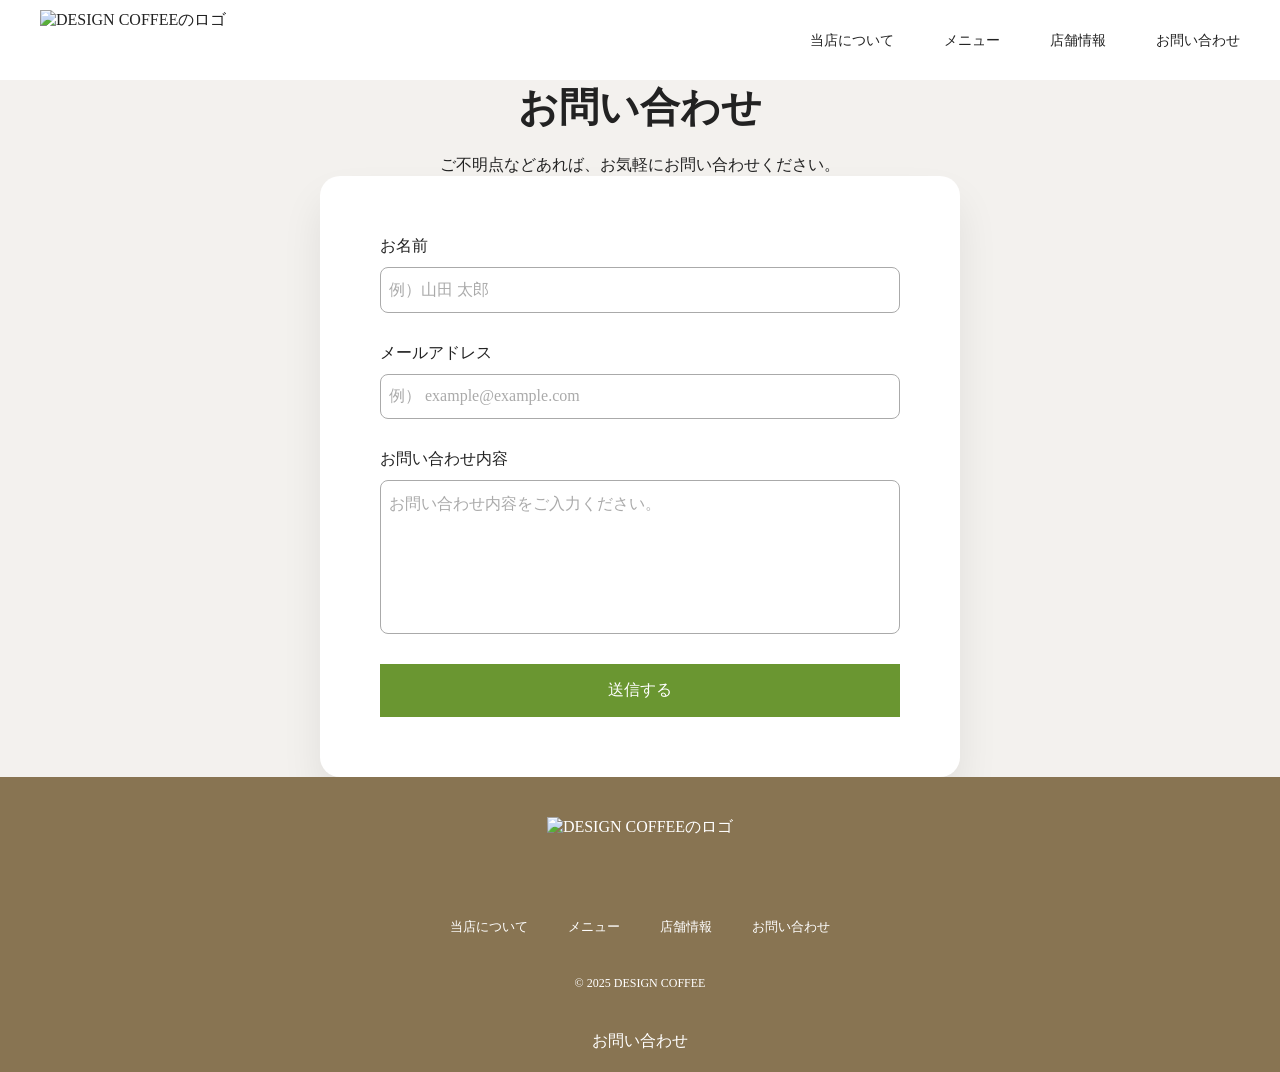
==== contact.html @ e25a132a "Add files via upload" ====
<!DOCTYPE html>
<html lang="ja">

<head>
	<meta charset="UTF-8">
	<meta name="viewport" content="width=device-width, initial-scale=1.0">
	<title>Document</title>
	<link rel="stylesheet" href="style.css">
	<link rel="stylesheet" href="reset.css">
	<link rel="stylesheet" href="./contact.css">
</head>

<body>
	<header>
		<h1>
			<a href="index1.html" class="logo">
				<img src="./logo.svg" alt="DESIGN COFFEEのロゴ">
			</a>
		</h1>
		<nav>
			<ul>
				<li><a href="index.html#about">当店について</a></li>
				<li><a href="index.html#menu">メニュー</a></li>
				<li><a href="index.html#shop">店舗情報</a></li>
				<li><a href="index.html#contact">お問い合わせ</a></li>
			</ul>
		</nav>
	</header>
<main>
	<main class="lower-main">
		<div class="lower-heading-group">
			<h2>お問い合わせ</h2>
			<p>ご不明点などあれば、お気軽にお問い合わせください。</p>
		</div>
		<form class="form-box" action="https://api.staticforms.xyz/submit" method="post">
	<input type="hidden" name="accessKey" value="sf_72eaf59fbf68875d3f98c54a">
	<input type="hidden" name="redirectTo" value="https://www.sus.ac.jp/">
	<div class="form-item">
		<label>お名前</label>
		<input type="text" name="name" placeholder="例）山田 太郎">
	</div>
	<div class="form-item">
		<label>メールアドレス</label>
		<input type="email" name="email" placeholder="例） example@example.com">
	</div>
	<div class="form-item">
		<label>お問い合わせ内容</label>
		<textarea rows="7" name="message" placeholder="お問い合わせ内容をご入力ください。"></textarea>
	</div>
	<div class="form-item">
		<button type="submit">送信する</button>
	</div>
	<input type="hidden" name="redirectTo" value="https://www.sus.ac.jp/">
	</form>
</main>	

<footer>
	<a href="index1.html" class="logo">
		<img src="down.png" alt="DESIGN COFFEEのロゴ">
	</a>
	<nav>
		<ul>
			<li>
				<a href="index1.html#about">当店について</a>
			</li>
			<li>
				<a href="index1.html#menu">メニュー</a>
			</li>
			<li>
				<a href="index1.html#shop">店舗情報</a>
			</li>
			<li>
				<a href="index1.html#contact">お問い合わせ</a>
			</li>
		</ul>
	</nav>
	<p class="copyright">&copy; 2025 DESIGN COFFEE</p>
	<a href="contact.html">お問い合わせ</a>
</footer>
</body>
</html>
---- style.css ----
.container {
	max-width: 1160px;
	margin: 0 auto;
	padding: 0 40;

}

header {
	padding: 10px 40px;
	display: flex;
	align-items: center;
	justify-content: space-between;

	.logo {
		display: block;

		img {
			display: block;
			height: 60px;
		}
	}

	nav {
		ul {
			display: flex;
			align-items: center;
			gap: 50px;
		}

		a {
			font-size: 14px;
			font-weight: 400;

			&:hover {
				color: aquamarine;
				text-decoration: underline;
			}
		}
	}
}

.hero {
	color: #fff;
	text-align: center;
	height: 640px;
	background-image: url(./hero-background.jpg);
	background-size: cover;
	display: flex;
	flex-direction: column;
	align-items: center;
	justify-content: center;
	position: relative;

	h2 {
		font-size: 48px;
		font-weight: 700;
		margin-top: 20px;
	}

	p {
		font-size: 20px;
		font-weight: 400;
		margin-top: 20px;
	}

	a {
		display: grid;
		place-items: center;
		width: 60px;
		height: 60px;
		background-color: #6A9631;
		border-radius: 50%;
		box-shadow: 0px 12px 20px rgb(0 0 0 /0.1);
		position: absolute;
		left: 50%;
		transform: translate(-50%, 50%);
		bottom: 0;

		img {
			width: 24px;
			height: 24px;
		}
	}

}

main {
	/*共通セクション*/
	.main-section {
		padding: 80px 0 100px;
		/*見出しグループ*/
		.heading-group {
			text-align: center;
			margin: 0 0 60px;

			h2 {
				color: #887452;
				font-size: 40px;
				font-weight: 700;
			}

			span {
				color: #222;
				font-size: 14px;
				font-weight: 400;
				letter-spacing: 0.08em;
				display: block;
				margin-top: 10px;
			}

			&::after {
				content: "";
				display: block;
				width: 40px;
				height: 4px;
				background-color: #6A9631;
				border-radius: 4px;
				margin: 30px auto 0;
			}
		}
	}
}

.about {
	.layout {
		display: grid;
		grid-template-columns: 1fr 1fr;
		align-items: start;
		gap: 60px;
	}

	.image {
		border-radius: 40px;
		overflow: hidden;

		img {
			aspect-ratio: 5 / 4;
			width: 100%;
			object-fit: cover;
		}
	}

	.text {
		img {
			height: 60px;
		}

		h3 {
			font-size: 28px;
			font-size: 700;
			margin-top: 20px;
		}

		p {
			margin-top: 20px;
		}
	}
}

.name {
	font-size: 14px
}

.price {
	font-size: 14px;
	font-weight: 700;
	line-height: 1;
	letter-spacing: 0;
	text-align: right;
}

.shop {
	.layout {
		display: grid;
		grid-template-columns: 1fr 1fr;
		align-items: start;
		gap: 60px;
	}

	.text {
		h3 {
			text-align: center;
			font-size: 20px;
			font-weight: 700;
			margin: 0 0 20px;
			display: flex;
			align-items: baseline;
			gap: 1em;

			span {
				font-size: 0.6em;
			}
		}
	}
}

dl {
	display: grid;
	grid-template-columns: 100px 1fr;

	dt,
	dd {
		font-size: 14px;
		padding: 10px;
		border-top: 1px solid #ccc;
	}
}

.map {
	border-radius: 40px;
	overflow: hidden;

	iframe {
		width: 100%;
		height: auto;
		aspect-ratio: 5 / 4;
	}
}

.contact {
	text-align: center;
	background-color: #f3f1ee;

	.layout {
		display: grid;
		grid-template-columns: 1fr 1fr;
		gap: 40px;
		margin-top: 60px;
		margin-inline: auto;
		max-width: 700px;
	}

	.label {
		margin-bottom: 20px;
	}

	.number {
		font-size: 30px;
		font-weight: 700;
		line-height: 1;
		letter-spacing: 0;

		img {
			width: 1em;
		}
	}

	.hour {
		font-size: 13px;
		display: block;
		margin-top: 1em;
	}

	.button {
		display: inline-block;
		color: #fff;
		background: #6A9631;
		padding: 1em 2em;
		border-radius: 8px;
	}
}

.menu-list {
	display: grid;
	grid-template-columns: 1fr 1fr 1fr 1fr;
	gap: 20px;
}

.menu-card {
	padding: 10px;
	background-color: #fff;
	border-radius: 20px;
	display: grid;
	gap: 5px;
}

.menu-card img {
	width: 100px;
	aspect-ratio: 4 / 3;
	object-fit: cover;
	border-radius: 12px;
}

.menu-card .name {
	font-size: 14px;
}

.menu-card .price {
	font-size: 14px;
	font-weight: 700;
	line-height: 1;
	letter-spacing: 0;
	text-align: right;
}
.button{
	display: inline-block;
	color: #fff;
	background-color: #6A9631;
	padding: 1em 8px;
	border-radius: 8px;
}
footer{
	color: #fff;
	background-color: #887452;
	padding: 40px 20px 20px;
	display: grid;
	justify-items: center;
	gap: 40px;
	.logo{
		display: block;
		img{
			display: block;
			height: 60px;
		}
	}
	ul{
		display: flex;
		gap: 40px;
		a{
			font-size: 13px;
		}
	}
.copyright{
	font-size: 12px;
}
}
---- contact.css ----
.lower-main{
	padding: 80px 0 1oopx;
	background-color: #f3f1ee;
}
.lower-heading-group{
	text-align: center;
	display: grid;
	justify-items: center;
	gap: 20px;
	h2{
		font-size: 40px;
		font-weight: 700;
	}
}
.form-box{
	max-width: 640px;
	margin: 0 auto;
	border-radius: 20px;
	padding: 60px;
	background-color: #fff;
	box-shadow: 0px 24px 40px rgb(0 0 0 / 0.08);
}
.form-item{
	display: grid;
	gap: 10px;
	labeel{
		font-size: 14px;
	}
	+ .form-item{
		margin-top: 30px;
	}
	input,
	textarea{
		border: 1px solid #aaa;
		padding: 0.8em 0.5em;
		border-radius: 8px;
		&::placeholder{
			color: #aaa;
		}
	}
	textarea{
		resize: none;}
		button{
			font-size: 16px;
			display: inline-block;
			color: #fff;
			background-color: #6A9631;
			border: none;
			padding: 1em 2em;
			&:hover{
				background-color: #6A9631;
			}
		}
}
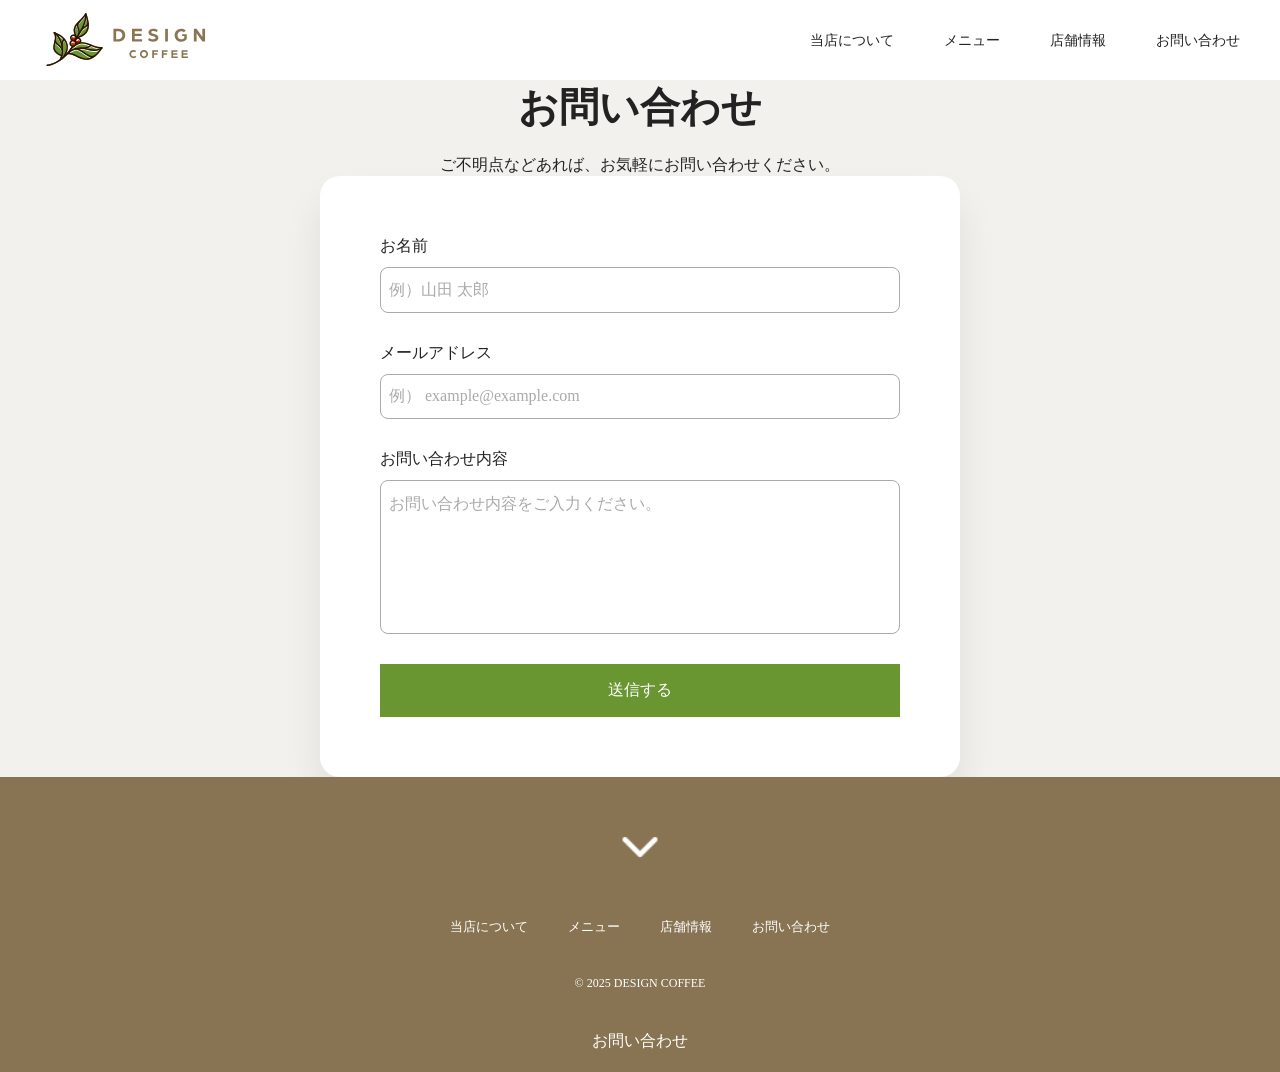
==== commit e6952052: "contact.html" ====
--- a/contact.html
+++ b/contact.html
@@ -7,14 +7,14 @@
 	<title>Document</title>
 	<link rel="stylesheet" href="style.css">
 	<link rel="stylesheet" href="reset.css">
-	<link rel="stylesheet" href="./contact.css">
+	<link rel="stylesheet" href="contact.css">
 </head>
 
 <body>
 	<header>
 		<h1>
 			<a href="index1.html" class="logo">
-				<img src="./logo.svg" alt="DESIGN COFFEEのロゴ">
+				<img src="img/logo.svg" alt="DESIGN COFFEEのロゴ">
 			</a>
 		</h1>
 		<nav>
@@ -56,7 +56,7 @@
 
 <footer>
 	<a href="index1.html" class="logo">
-		<img src="down.png" alt="DESIGN COFFEEのロゴ">
+		<img src="img/down.png" alt="DESIGN COFFEEのロゴ">
 	</a>
 	<nav>
 		<ul>
@@ -78,4 +78,4 @@
 	<a href="contact.html">お問い合わせ</a>
 </footer>
 </body>
-</html>+</html>
